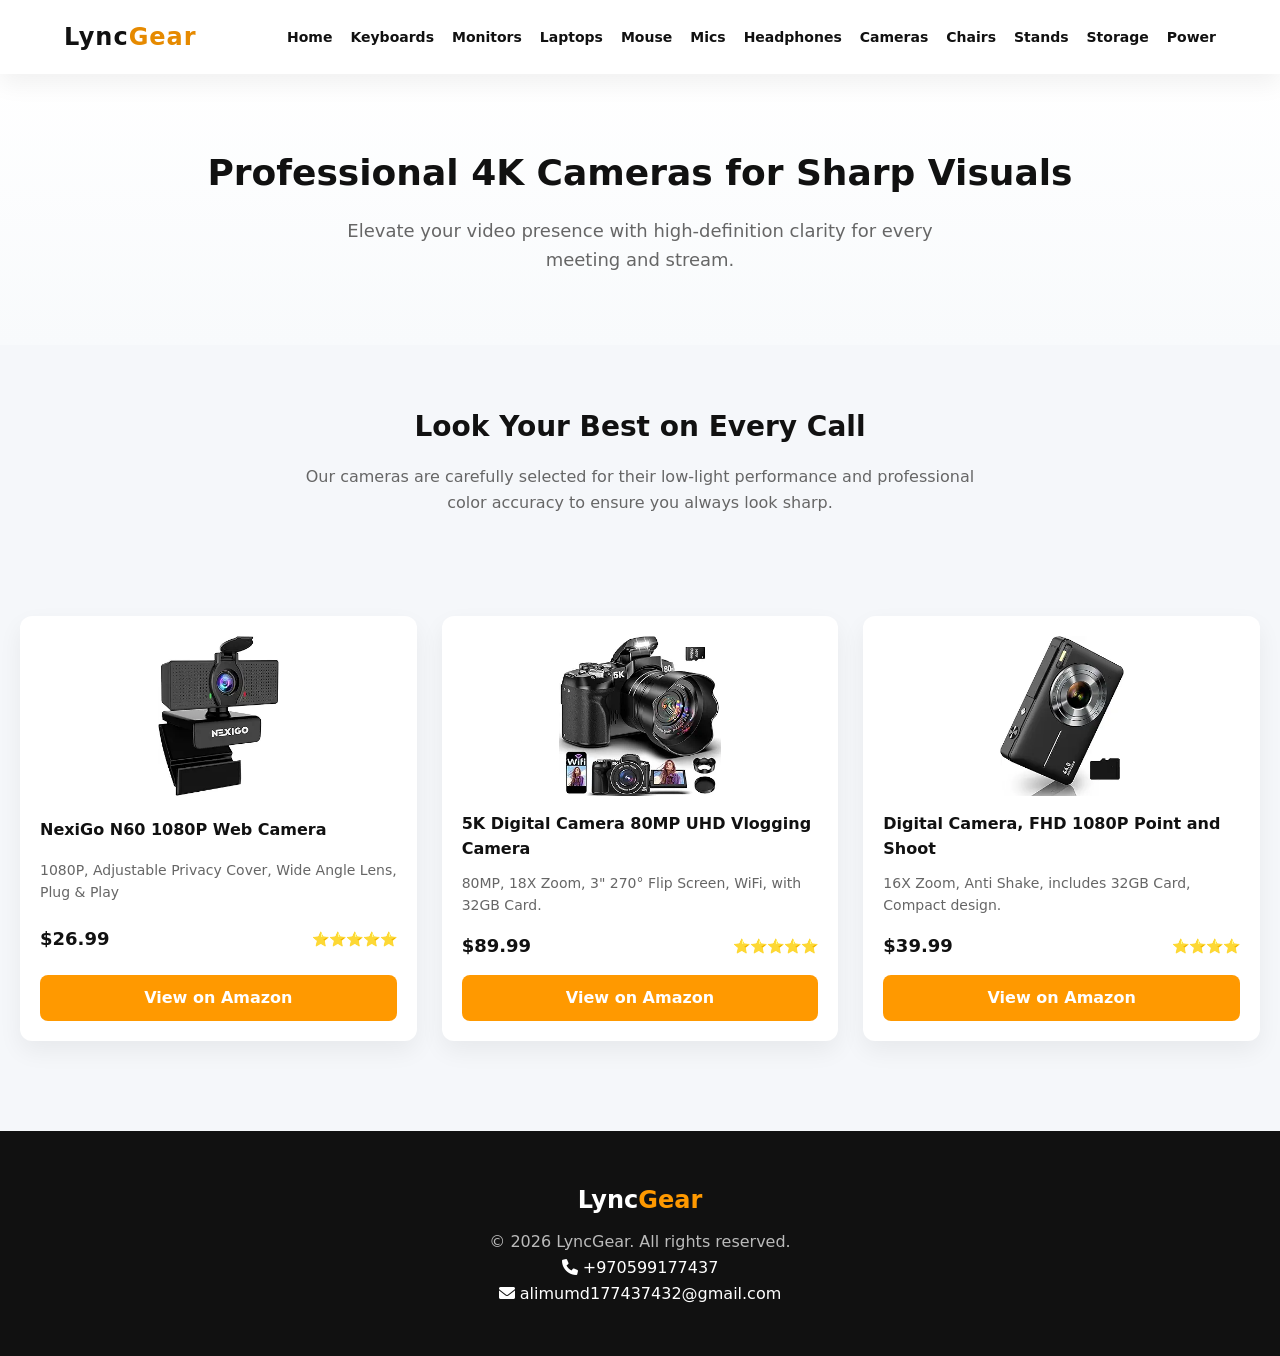
==== Cameras.html @ f84179d7 "First upload for LyncGear" ====
<!doctype html>
<html lang="en">
  <head>
    <link rel="icon" type="image/png" href="/imges/favicon.png" />
    <link
      rel="stylesheet"
      href="https://cdnjs.cloudflare.com/ajax/libs/font-awesome/6.0.0/css/all.min.css"
    />
    <link rel="canonical" href="https://lyncgear.com/Cameras.html" />
    <link rel="icon" type="image/png" href="favicon.png" />
    <meta charset="UTF-8" />
    <meta name="viewport" content="width=device-width, initial-scale=1.0" />

    <title>High-Definition 4K Webcams & Streaming Cameras | LyncGear</title>

    <meta
      name="description"
      content="Upgrade your video quality with our professional 4K webcams and streaming cameras. Perfect for developers, remote meetings, and tech content creators."
    />

    <link rel="stylesheet" href="style.css" />

    <script type="application/ld+json">
      {
        "@context": "https://schema.org/",
        "@type": "ItemList",
        "name": "Professional 4K Cameras & Webcams",
        "description": "A curated collection of high-definition cameras for professional meetings and content creation.",
        "url": "https://lyncgear.com/cameras.html",
        "numberOfItems": 1,
        "itemListElement": [
          {
            "@type": "ListItem",
            "position": 1,
            "name": "NexiGo N60 1080P Web Camera"
          }
        ]
      }
    </script>
  </head>
  <body>
    <nav>
      <div class="logo">Lync<span style="color: #e68a00">Gear</span></div>
      <button class="menu-toggle" aria-label="Toggle navigation">
        <i class="fas fa-bars"></i>
      </button>
      <ul>
        <li><a href="index.html">Home</a></li>
        <li><a href="keyboards.html">Keyboards</a></li>
        <li><a href="monitors.html">Monitors</a></li>
        <li><a href="laptops.html">Laptops</a></li>
        <li><a href="mouse.html">Mouse</a></li>
        <li><a href="microphone.html">Mics</a></li>
        <li><a href="headphones.html">Headphones</a></li>
        <li><a href="cameras.html">Cameras</a></li>
        <li><a href="chairs.html">Chairs</a></li>
        <li><a href="stands.html">Stands</a></li>
        <li><a href="storage.html">Storage</a></li>
        <li><a href="power.html">Power</a></li>
      </ul>
    </nav>

    <section class="hero">
      <h1>Professional 4K Cameras for Sharp Visuals</h1>
      <p>
        Elevate your video presence with high-definition clarity for every
        meeting and stream.
      </p>
    </section>

    <section class="expert-picks">
      <h2>Look Your Best on Every Call</h2>
      <p>
        Our cameras are carefully selected for their low-light performance and
        professional color accuracy to ensure you always look sharp.
      </p>
    </section>

    <section class="products" id="products-grid"></section>
    <footer>
      <div class="footer-content">
        <div class="footer-logo">Lync<span>Gear</span></div>
        <div class="contact-info">
          <p>&copy; 2026 LyncGear. All rights reserved.</p>
          <a href="tel:+970599177437"
            ><i class="fas fa-phone"></i> +970599177437</a
          >
          <br />
          <a href="mailto:alimumd177437432@gmail.com"
            ><i class="fas fa-envelope"></i> alimumd177437432@gmail.com</a
          >
        </div>
      </div>
    </footer>

    <script src="index.js"></script>
    <script>
      document.addEventListener("DOMContentLoaded", () => {
        fetch("index.json")
          .then((res) => res.json())
          .then((data) => {
            // الفلترة لتصنيف "camera"
            const filtered = data.products.filter(
              (p) => p.category === "camera",
            );
            renderProducts(filtered);
          });
      });
    </script>
  </body>
</html>
---- style.css ----
/* =========================
   1. ROOT VARIABLES
========================= */

:root {
  --primary: #ff9900;
  --primary-hover: #e68a00;
  --bg: #f5f7fa;
  --card: #ffffff;
  --text: #111;
  --muted: #666;
  --radius: 12px;
  --shadow: 0 10px 25px rgba(0, 0, 0, 0.06);
}

/* =========================
   2. GLOBAL
========================= */

* {
  box-sizing: border-box;
  margin: 0;
  padding: 0;
}

body {
  font-family: "Inter", system-ui, sans-serif;
  background: var(--bg);
  color: var(--text);
  line-height: 1.6;
}

/* =========================
   3. NAVBAR
========================= */

nav {
  background: white;
  padding: 18px 5%;
  display: flex;
  justify-content: space-between;
  align-items: center;
  flex-wrap: wrap;

  position: sticky;
  top: 0;
  z-index: 1000;

  box-shadow: var(--shadow);
}

.logo {
  font-size: 24px;
  font-weight: 700;
  letter-spacing: 1px;
  cursor: pointer;
}

nav ul {
  display: flex;
  list-style: none;
  gap: 18px;
  flex-wrap: wrap;
}

nav a {
  text-decoration: none;
  color: var(--text);
  font-weight: 600;
  font-size: 14px;
  transition: 0.25s;
}

nav a:hover {
  color: var(--primary);
}

/* =========================
   4. HERO SECTION
========================= */

.hero {
  text-align: center;
  padding: 70px 20px;
  background: linear-gradient(180deg, #ffffff, #f8fafc);
}

.hero h1 {
  font-size: 36px;
  margin-bottom: 15px;
  font-weight: 700;
}

.hero p {
  max-width: 650px;
  margin: auto;
  color: var(--muted);
  font-size: 18px;
}

/* =========================
   5. EXPERT SECTION
========================= */

.expert-picks {
  text-align: center;
  padding: 60px 20px;
}

.expert-picks h2 {
  font-size: 28px;
  margin-bottom: 15px;
}

.expert-picks p {
  max-width: 700px;
  margin: auto;
  color: var(--muted);
}

/* =========================
   6. PRODUCT GRID
========================= */

.products {
  width: 100%;
  max-width: 1400px;
  margin: auto;

  display: grid;

  grid-template-columns: repeat(auto-fit, minmax(250px, 1fr));

  gap: 25px;

  padding: 40px 20px;
}

/* =========================
   7. PRODUCT CARD
========================= */

.product {
  background: var(--card);
  border-radius: var(--radius);

  padding: 20px;

  box-shadow: var(--shadow);

  transition: 0.25s;

  display: flex;
  flex-direction: column;
  justify-content: space-between;
}

.product:hover {
  transform: translateY(-6px);
}

.product img {
  width: 100%;
  height: 160px;

  object-fit: contain;

  margin-bottom: 15px;
}

/* title */

.product h3 {
  font-size: 16px;
  margin-bottom: 10px;
}

/* feature */

.feature {
  font-size: 14px;
  color: var(--muted);
  margin-bottom: 15px;
}

/* meta */

.meta {
  display: flex;
  justify-content: space-between;
  align-items: center;

  margin-bottom: 15px;
}

.price {
  font-weight: 700;
  font-size: 18px;
}

.rating {
  color: #f5b50a;
  font-size: 14px;
}

/* button */

.buy {
  display: block;

  text-align: center;

  background: var(--primary);

  color: white;

  padding: 10px;

  border-radius: 8px;

  font-weight: 600;

  text-decoration: none;

  transition: 0.25s;
}

.buy:hover {
  background: var(--primary-hover);
}

/* =========================
   8. FOOTER
========================= */

footer {
  background: #111;

  color: white;

  padding: 50px 20px;

  margin-top: 50px;
}

.footer-content {
  max-width: 1200px;

  margin: auto;

  text-align: center;
}

.footer-logo {
  font-size: 24px;
  font-weight: 700;
  margin-bottom: 10px;
}

.footer-logo span {
  color: var(--primary);
}

.contact-info {
  color: #bbb;
}

.contact-info a {
  color: white;
  text-decoration: none;
}

/* =========================
   9. RESPONSIVE
========================= */

@media (max-width: 1024px) {
  .hero h1 {
    font-size: 30px;
  }

  .products {
    gap: 20px;
  }
}

@media (max-width: 768px) {
  nav {
    flex-direction: column;
    gap: 10px;
  }

  nav ul {
    justify-content: center;
  }

  .hero {
    padding: 50px 15px;
  }

  .hero h1 {
    font-size: 26px;
  }

  .hero p {
    font-size: 16px;
  }
}

@media (max-width: 480px) {
  .products {
    grid-template-columns: 1fr;
  }

  .product img {
    height: 140px;
  }

  .hero h1 {
    font-size: 22px;
  }
}
/* =========================
   10. MOBILE MENU
========================= */

/* تعريف الزر بشكل عام (يظهر في الموبايل فقط بفضل الـ Media Query أدناه) */
.menu-toggle {
  display: none;
  background: none;
  border: none;
  font-size: 24px;
  cursor: pointer;
  color: var(--text);
  padding: 5px;
}

/* التنسيق الخاص بشاشات الموبايل */
@media (max-width: 768px) {
  .menu-toggle {
    display: block; /* يظهر الزر هنا */
  }

  nav {
    flex-direction: row;
    justify-content: space-between;
    align-items: center;
    padding: 10px 20px;
  }

  nav ul {
    display: none; /* مخفية افتراضياً */
    flex-direction: column;
    width: 100%;
    text-align: center;
    gap: 10px;
    padding-top: 15px;
    border-top: 1px solid #eee;
    margin-top: 10px;
  }

  nav ul.show {
    display: flex; /* تظهر عند الضغط */
  }
}
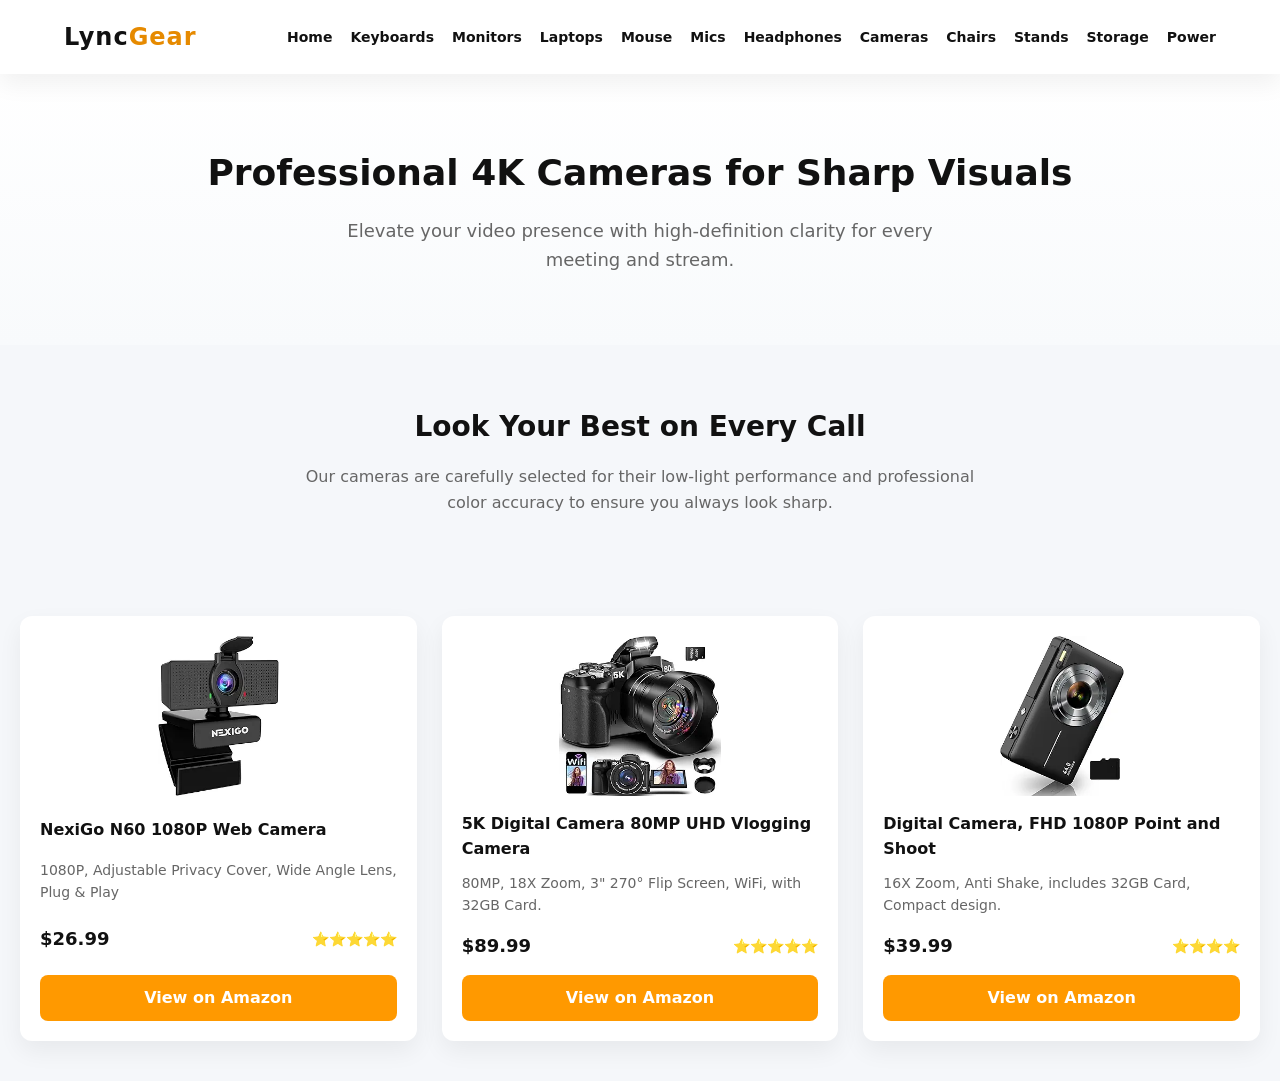
==== commit 3a919c52: "update the website" ====
--- a/Cameras.html
+++ b/Cameras.html
@@ -1,12 +1,15 @@
 <!doctype html>
 <html lang="en">
   <head>
-    <link rel="icon" type="image/png" href="/imges/favicon.png" />
+    <link rel="icon" type="image/png" href="imges/favicon.png" />
     <link
       rel="stylesheet"
       href="https://cdnjs.cloudflare.com/ajax/libs/font-awesome/6.0.0/css/all.min.css"
     />
-    <link rel="canonical" href="https://lyncgear.com/Cameras.html" />
+    <link
+      rel="canonical"
+      href="https://alimumd177437432-a11y.github.io/LyncGear/Cameras.html"
+    />
     <link rel="icon" type="image/png" href="favicon.png" />
     <meta charset="UTF-8" />
     <meta name="viewport" content="width=device-width, initial-scale=1.0" />
@@ -26,7 +29,7 @@
         "@type": "ItemList",
         "name": "Professional 4K Cameras & Webcams",
         "description": "A curated collection of high-definition cameras for professional meetings and content creation.",
-        "url": "https://lyncgear.com/cameras.html",
+        "url": "https://alimumd177437432-a11y.github.io/LyncGear/Cameras.html",
         "numberOfItems": 1,
         "itemListElement": [
           {
@@ -47,14 +50,14 @@
       <ul>
         <li><a href="index.html">Home</a></li>
         <li><a href="keyboards.html">Keyboards</a></li>
-        <li><a href="monitors.html">Monitors</a></li>
+        <li><a href="Monitors.html">Monitors</a></li>
         <li><a href="laptops.html">Laptops</a></li>
-        <li><a href="mouse.html">Mouse</a></li>
-        <li><a href="microphone.html">Mics</a></li>
+        <li><a href="Mouse.html">Mouse</a></li>
+        <li><a href="Microphone.html">Mics</a></li>
         <li><a href="headphones.html">Headphones</a></li>
-        <li><a href="cameras.html">Cameras</a></li>
-        <li><a href="chairs.html">Chairs</a></li>
-        <li><a href="stands.html">Stands</a></li>
+        <li><a href="Cameras.html">Cameras</a></li>
+        <li><a href="Chairs.html">Chairs</a></li>
+        <li><a href="Stands.html">Stands</a></li>
         <li><a href="storage.html">Storage</a></li>
         <li><a href="power.html">Power</a></li>
       </ul>
@@ -77,21 +80,7 @@
     </section>
 
     <section class="products" id="products-grid"></section>
-    <footer>
-      <div class="footer-content">
-        <div class="footer-logo">Lync<span>Gear</span></div>
-        <div class="contact-info">
-          <p>&copy; 2026 LyncGear. All rights reserved.</p>
-          <a href="tel:+970599177437"
-            ><i class="fas fa-phone"></i> +970599177437</a
-          >
-          <br />
-          <a href="mailto:alimumd177437432@gmail.com"
-            ><i class="fas fa-envelope"></i> alimumd177437432@gmail.com</a
-          >
-        </div>
-      </div>
-    </footer>
+
 
     <script src="index.js"></script>
     <script>
--- a/style.css
+++ b/style.css
@@ -229,46 +229,6 @@
   background: var(--primary-hover);
 }
 
-/* =========================
-   8. FOOTER
-========================= */
-
-footer {
-  background: #111;
-
-  color: white;
-
-  padding: 50px 20px;
-
-  margin-top: 50px;
-}
-
-.footer-content {
-  max-width: 1200px;
-
-  margin: auto;
-
-  text-align: center;
-}
-
-.footer-logo {
-  font-size: 24px;
-  font-weight: 700;
-  margin-bottom: 10px;
-}
-
-.footer-logo span {
-  color: var(--primary);
-}
-
-.contact-info {
-  color: #bbb;
-}
-
-.contact-info a {
-  color: white;
-  text-decoration: none;
-}
 
 /* =========================
    9. RESPONSIVE
